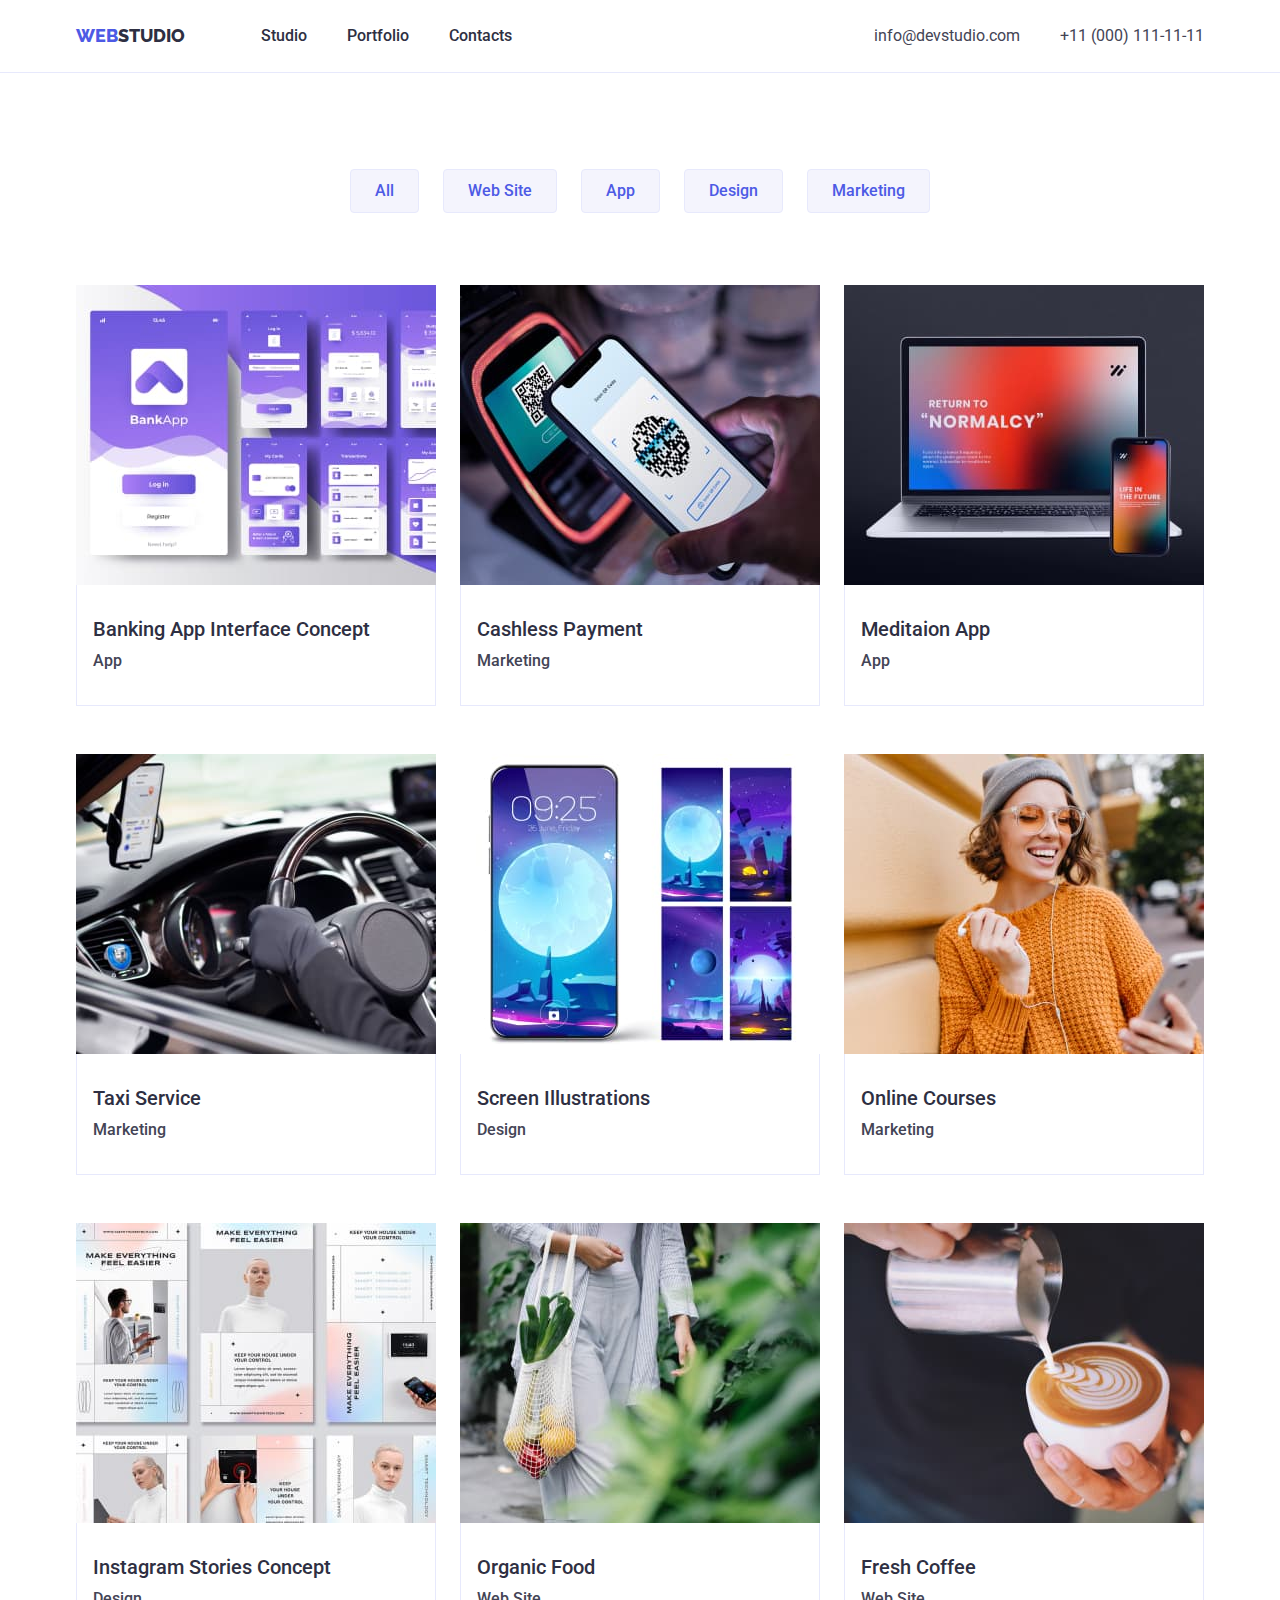
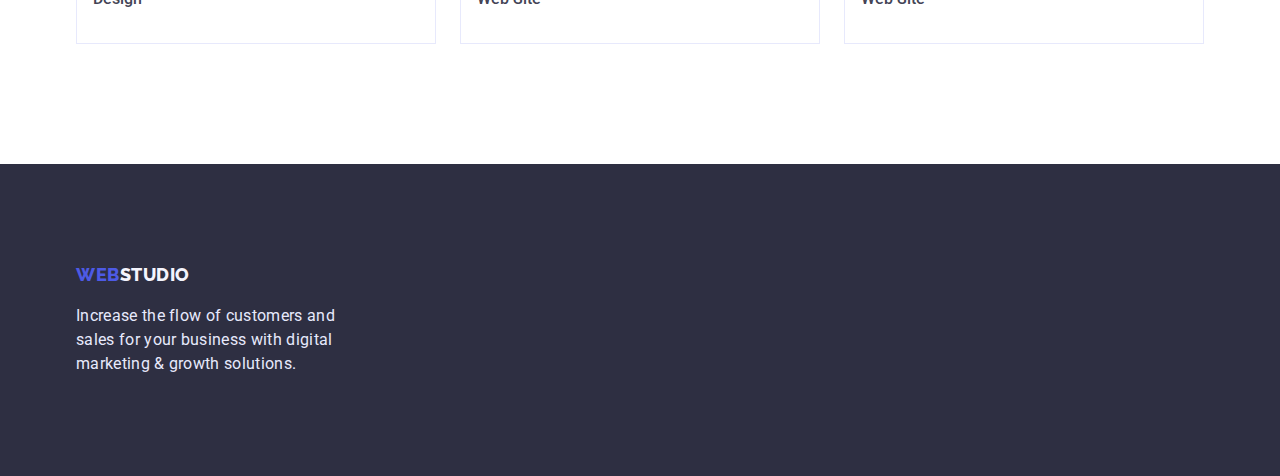
==== portfolio.html @ 7176bb88 "open to new" ====
<!DOCTYPE html>
<html lang="en">
  <head>
    <meta charset="UTF-8" />
    <meta http-equiv="X-UA-Compatible" content="IE=edge" />
    <meta name="viewport" content="width=device-width, initial-scale=1.0" />
    <title>Document</title>
    <link
      rel="stylesheet"
      href="https://cdn.jsdelivr.net/npm/modern-normalize@1.1.0/modern-normalize.min.css"
    />
    <link rel="preconnect" href="https://fonts.googleapis.com" />
    <link rel="preconnect" href="https://fonts.gstatic.com" crossorigin />
    <link
      href="https://fonts.googleapis.com/css2?family=Raleway:wght@800&family=Roboto:wght@400;500;700;900&display=swap"
      rel="stylesheet"
    />
    <link rel="stylesheet" href="./css/styles.css" />
  </head>
  <body>
    <header class="header">
      <div class="container flex-header">
        <nav class="nav">
          <a class="logo link" href="./index.html"
            ><span class="span-logo">Web</span>Studio</a
          >
          <ul class="menu list">
            <li class="menu-item">
              <a class="menu-list link" href="./index.html">Studio</a>
            </li>
            <li class="menu-item">
              <a class="menu-list link" href="./portfolio.html">Portfolio</a>
            </li>
            <li class="menu-item">
              <a class="menu-list link" href="">Contacts</a>
            </li>
          </ul>
        </nav>
        <!--контакти-->
        <ul class="header-contact list">
          <li class="contact-item">
            <a class="contact-link link" href="mailto:info@devstudio.com"
              >info@devstudio.com</a
            >
          </li>
          <li class="contact-item">
            <a class="contact-link link" href="tel:+110001111111"
              >+11 (000) 111-11-11</a
            >
          </li>
        </ul>
      </div>
    </header>
    <main>
      <section class="section-portfolio">
        <div class="container">
          <h1 class="visually-hidden">Portfolio</h1>
          <ul class="filtr list">
            <li class="filtr-item">
              <button class="filtr-btn" type="button">All</button>
            </li>
            <li class="filtr-item">
              <button class="filtr-btn" type="button">Web Site</button>
            </li>
            <li class="filtr-item">
              <button class="filtr-btn" type="button">App</button>
            </li>
            <li class="filtr-item">
              <button class="filtr-btn" type="button">Design</button>
            </li>
            <li class="filtr-item">
              <button class="filtr-btn" type="button">Marketing</button>
            </li>
          </ul>
          <ul class="portfolio-list list">
            <li class="portfolio-item">
              <a class="link" href="">
                <img
                  src="./images/banking.jpg"
                  alt="banking"
                  width="360"
                  height="300"
                />
                <div class="portfolio-card">
                  <h2 class="portfolio-title">Banking App Interface Concept</h2>
                  <p class="portfolio-text">App</p>
                </div>
              </a>
            </li>
            <li class="portfolio-item">
              <a class="link" class="link" href="">
                <img
                  src="./images/cashless.jpg"
                  alt="paymenty"
                  width="360"
                  height="300"
                />
                <div class="portfolio-card">
                  <h2 class="portfolio-title">Cashless Payment</h2>
                  <p class="portfolio-text">Marketing</p>
                </div>
              </a>
            </li>
            <li class="portfolio-item">
              <a class="link" href="">
                <img
                  src="./images/meditaion.jpg"
                  alt="meditaion app"
                  width="360"
                  height="300"
                />
                <div class="portfolio-card">
                  <h2 class="portfolio-title">Meditaion App</h2>
                  <p class="portfolio-text">App</p>
                </div>
              </a>
            </li>
            <li class="portfolio-item">
              <a class="link" href="">
                <img
                  src="./images/taxi.jpg"
                  alt="Taxi Service"
                  width="360"
                  height="300"
                />
                <div class="portfolio-card">
                  <h2 class="portfolio-title">Taxi Service</h2>
                  <p class="portfolio-text">Marketing</p>
                </div>
              </a>
            </li>
            <li class="portfolio-item">
              <a class="link" href="">
                <img
                  src="./images/screen.jpg"
                  alt="Screen Illustrations"
                  width="360"
                  height="300"
                />
                <div class="portfolio-card">
                  <h2 class="portfolio-title">Screen Illustrations</h2>
                  <p class="portfolio-text">Design</p>
                </div>
              </a>
            </li>
            <li class="portfolio-item">
              <a class="link" href="">
                <img
                  src="./images/online.jpg"
                  alt="Online Courses"
                  width="360"
                  height="300"
                />
                <div class="portfolio-card">
                  <h2 class="portfolio-title">Online Courses</h2>
                  <p class="portfolio-text">Marketing</p>
                </div>
              </a>
            </li>
            <li class="portfolio-item">
              <a class="link" href="">
                <img
                  src="./images/instagram.jpg"
                  alt="Instagram Stories Concept"
                  width="360"
                  height="300"
                />
                <div class="portfolio-card">
                  <h2 class="portfolio-title">Instagram Stories Concept</h2>
                  <p class="portfolio-text">Design</p>
                </div>
              </a>
            </li>
            <li class="portfolio-item">
              <a class="link" href="">
                <img
                  src="./images/organic.jpg"
                  alt="Organic Food"
                  width="360"
                  height="300"
                />
                <div class="portfolio-card">
                  <h2 class="portfolio-title">Organic Food</h2>
                  <p class="portfolio-text">Web Site</p>
                </div>
              </a>
            </li>
            <li class="portfolio-item">
              <a class="link" class="link" href="">
                <img
                  src="./images/fresh.jpg"
                  alt="Fresh Coffee"
                  width="360"
                  height="300"
                />
                <div class="portfolio-card">
                  <h2 class="portfolio-title">Fresh Coffee</h2>
                  <p class="portfolio-text">Web Site</p>
                </div>
              </a>
            </li>
          </ul>
        </div>
      </section>
    </main>
    <footer class="footer">
      <div class="container">
        <a class="logo-footer link" href="./index.html"
          ><span class="footer-span-logo">Web</span>Studio</a
        >
        <p class="footer-text">
          Increase the flow of customers and sales for your business with
          digital marketing & growth solutions.
        </p>
      </div>
    </footer>
  </body>
</html>
---- css/styles.css ----
:root {
  --NAVY-BLUE: #2e2f42;
  --IRIS: #4d5ae5;
  --HOVER: #434455;
  --white: #ffffff;
}

/* основной текст NAVY BLUE  color: #2E2F42*/
/* заголовок секции герой color: #FFFFFF; */
/* вторичный текст SLATE color: #434455; */
/* текст футер логотипа CLOUD  IRIS color: #4D5AE5; color: #F4F4FD; */
/* текст футер CORNFLOWER color: #E7E9FC; */
/* твет акцент IRIS color: #4D5AE5; */
/* цвет фона темный NAVY BLUE background: #2E2F42;*/
/* цвет фона светлый background: #F4F4FD; */
/* цвет фона белый background: #FFFFFF; */

/* сброс стилей */
h1,
h2,
h3,
h4,
h5,
h6,
p {
  margin-top: 0;
  margin-bottom: 0;
}

ul,
ol {
  margin-top: 0;
  margin-bottom: 0;
  padding-left: 0;
}

.link {
  text-decoration: none;
}

.list {
  list-style: none;
}

img {
  display: block;
  max-width: 100%;
}

/* end */

/* глобальные */

body {
  font-family: "Roboto";
  font-weight: 500;
  font-size: 16px;
  line-height: 1.5;
  color: var(--NAVY-BLUE);
}

button {
  cursor: pointer;
}

/* end */

/* container */

.container {
  width: 1158px;
  margin: auto;
  padding: 0 15px;
}

/* end */

/* Хедер */

.header {
  padding: 24px 0;
  border-bottom: 1px solid #e7e9fc;
}

.logo {
  font-family: "Raleway";
  font-weight: 800;
  font-size: 18px;
  line-height: 1.3;
  color: var(--NAVY-BLUE);
  text-transform: uppercase;
  margin-right: 76px;
}

.logo:focus {
  color: var(--IRIS);
}

.span-logo {
  color: var(--IRIS);
}

.nav {
  display: flex;
}
.menu {
  display: flex;
}

.menu-item:not(:last-child) {
  margin-right: 40px;
}

.menu-list {
  font-weight: 500;
  font-size: 16px;
  line-height: 1.5;
  color: var(--NAVY-BLUE);
}
.menu-list:hover,
.menu-list:focus {
  color: var(--IRIS);
}

.header-contact {
  display: flex;
  margin-left: auto;
}

.contact-link {
  font-weight: 400;
  font-size: 16px;
  line-height: 1.5;
  color: var(--HOVER);
}

.contact-link:hover,
.contact-link:focus {
  color: var(--IRIS);
}
.flex-header {
  display: flex;
}

.contact-item:not(:last-child) {
  margin-right: 40px;
}
/* end */

/* heto */

.hero {
  background-image: linear-gradient(
      to right,
      rgba(46, 47, 66, 0.7),
      rgba(46, 47, 66, 0.7)
    ),
    url("../images/bkc-img.jpg");
  /* background-image: url("../images/bkc-img.jpg"); */
  background-repeat: no-repeat;
  background-size: 100%;
  padding: 188px 0;
  text-align: center;
  max-width: 1600px;
  margin: 0 auto;
}

.hero-title {
  color: var(--white);
  font-weight: 700;
  font-size: 56px;
  line-height: 60px;
  margin-bottom: 48px;
  /* width: 494px; */
}

.hero-btn {
  background: #4d5ae5;
  color: var(--white);
  font-weight: 500;
  box-shadow: 0px 4px 4px rgba(0, 0, 0, 0.15);
  border-radius: 4px;
  padding: 16px 32px;
  border: none;
}

.hero-btn:hover,
.hero-btn:focus {
  background-color: #404bbf;
}

/* end */

/* about */

.about {
  padding: 120px 0;
}

.visually-hidden {
  position: absolute;
  white-space: nowrap;
  width: 1px;
  height: 1px;
  overflow: hidden;
  border: 0;
  padding: 0;
  clip: rect(0 0 0 0);
  clip-path: inset(50%);
  margin: -1px;
}

.about-list {
  display: flex;
}

.about-item {
  width: calc((100%-72) / 4);
  margin-right: 24px;
}

.about-item:last-child {
  margin-right: 0;
}

.about-title {
  font-weight: 500;
  font-size: 20px;
  line-height: 24px;
  margin-bottom: 8px;
}

.about-text {
  color: var(--HOVER);
  font-weight: 400;
  font-size: 16px;
  line-height: 1.5;
}

/* end */

/* work */

.work {
  padding-bottom: 120px;
}

.work-title {
  text-align: center;
  font-size: 36px;
  line-height: 1.1;
  margin-bottom: 72px;
}

.work-list {
  display: flex;
}

.work-item {
  width: calc((100%-48) / 3);
  margin-right: 24px;
}

.work-item:last-child {
  margin: 0;
}

/* end */

/* team */

.team-section {
  padding: 120px 0;
  background-color: #f4f4fd;
}

.team-list {
  display: flex;
}

.team-title {
  font-size: 36px;
  line-height: 1.1;
  text-align: center;
  letter-spacing: 0.02em;
  text-transform: capitalize;
  margin-bottom: 72px;
  color: var(--NAVY-BLUE);
}

.team-item {
  box-shadow: 0px 1px 6px rgba(46, 47, 66, 0.08),
    0px 1px 1px rgba(46, 47, 66, 0.16), 0px 2px 1px rgba(46, 47, 66, 0.08);
  border-radius: 0px 0px 4px 4px;
  width: calc((100%-72) / 4);
  margin-right: 24px;
}

.team-item:last-child {
  margin-right: 0;
}

.title-team {
  font-weight: 500;
  font-size: 20px;
  line-height: 1.2;
  text-align: center;
  letter-spacing: 0.02em;
  color: var(--NAVY-BLUE);
  margin-bottom: 8px;
  margin-top: 32px;
}

.team-text {
  font-weight: 400;
  font-size: 16px;
  line-height: 1.5;
  text-align: center;
  letter-spacing: 0.02em;
  color: var(--HOVER);
  margin-bottom: 32px;
}

/* end */

.footer {
  background-color: var(--NAVY-BLUE);
  padding: 100px 0;
}

.logo-footer {
  font-family: "Raleway";
  font-weight: 800;
  font-size: 18px;
  line-height: 1.2;
  letter-spacing: 0.03em;
  text-transform: uppercase;
  color: #f4f4fd;
}

.footer-span-logo {
  color: var(--IRIS);
}

.footer-text {
  color: #e7e9fc;
  font-family: "Roboto";
  font-weight: 400;
  font-size: 16px;
  line-height: 1.5;
  letter-spacing: 0.02em;
  width: 264px;
  margin-top: 16px;
}

/* portfolio */

/* filrt */
.section-portfolio {
  padding-top: 96px;
  padding-bottom: 120px;
}

.filtr {
  display: flex;
  justify-content: center;
  margin-bottom: 72px;
}

.filtr-item:not(:last-child) {
  margin-right: 24px;
}

.filtr-btn {
  background-color: #f4f4fd;
  color: var(--IRIS);
  font-weight: 500;
  border-radius: 4px;
  padding: 12px 24px;
  border: 1px solid #e7e9fc;
}

.filtr-btn:focus,
.filtr-btn:hover {
  color: var(--white);
  font-weight: 500;
  background: #404bbf;
  box-shadow: 0px 3px 1px rgba(0, 0, 0, 0.1), 0px 2px 1px rgba(0, 0, 0, 0.08),
    0px 2px 2px rgba(0, 0, 0, 0.12);
  border: 1px solid #404bbf;
  border-radius: 4px;
  padding: 12px 24px;
}

/* end */

/* portfolio-list */

.portfolio-list {
  display: flex;
  flex-wrap: wrap;
  /* column-gap: 24px;
  row-gap: 48px; */
}

.portfolio-item {
  width: calc((100% - 48px) / 3);
  margin-right: 24px;
  /* margin-bottom: 48px; */
}

.portfolio-item:nth-child(3n) {
  margin: 0;
}

.portfolio-item:nth-last-of-type(n + 4) {
  margin-bottom: 48px;
}

.portfolio-title {
  font-weight: 500;
  font-size: 20px;
  line-height: 1.2;
  color: var(--NAVY-BLUE);
  margin-bottom: 8px;
}

.portfolio-text {
  font-size: 16px;
  line-height: 1.5;
  color: var(--HOVER);
}

.portfolio-card {
  padding: 32px 16px;
  border: 1px solid #e7e9fc;
  border-top: 0;
}

/* end */
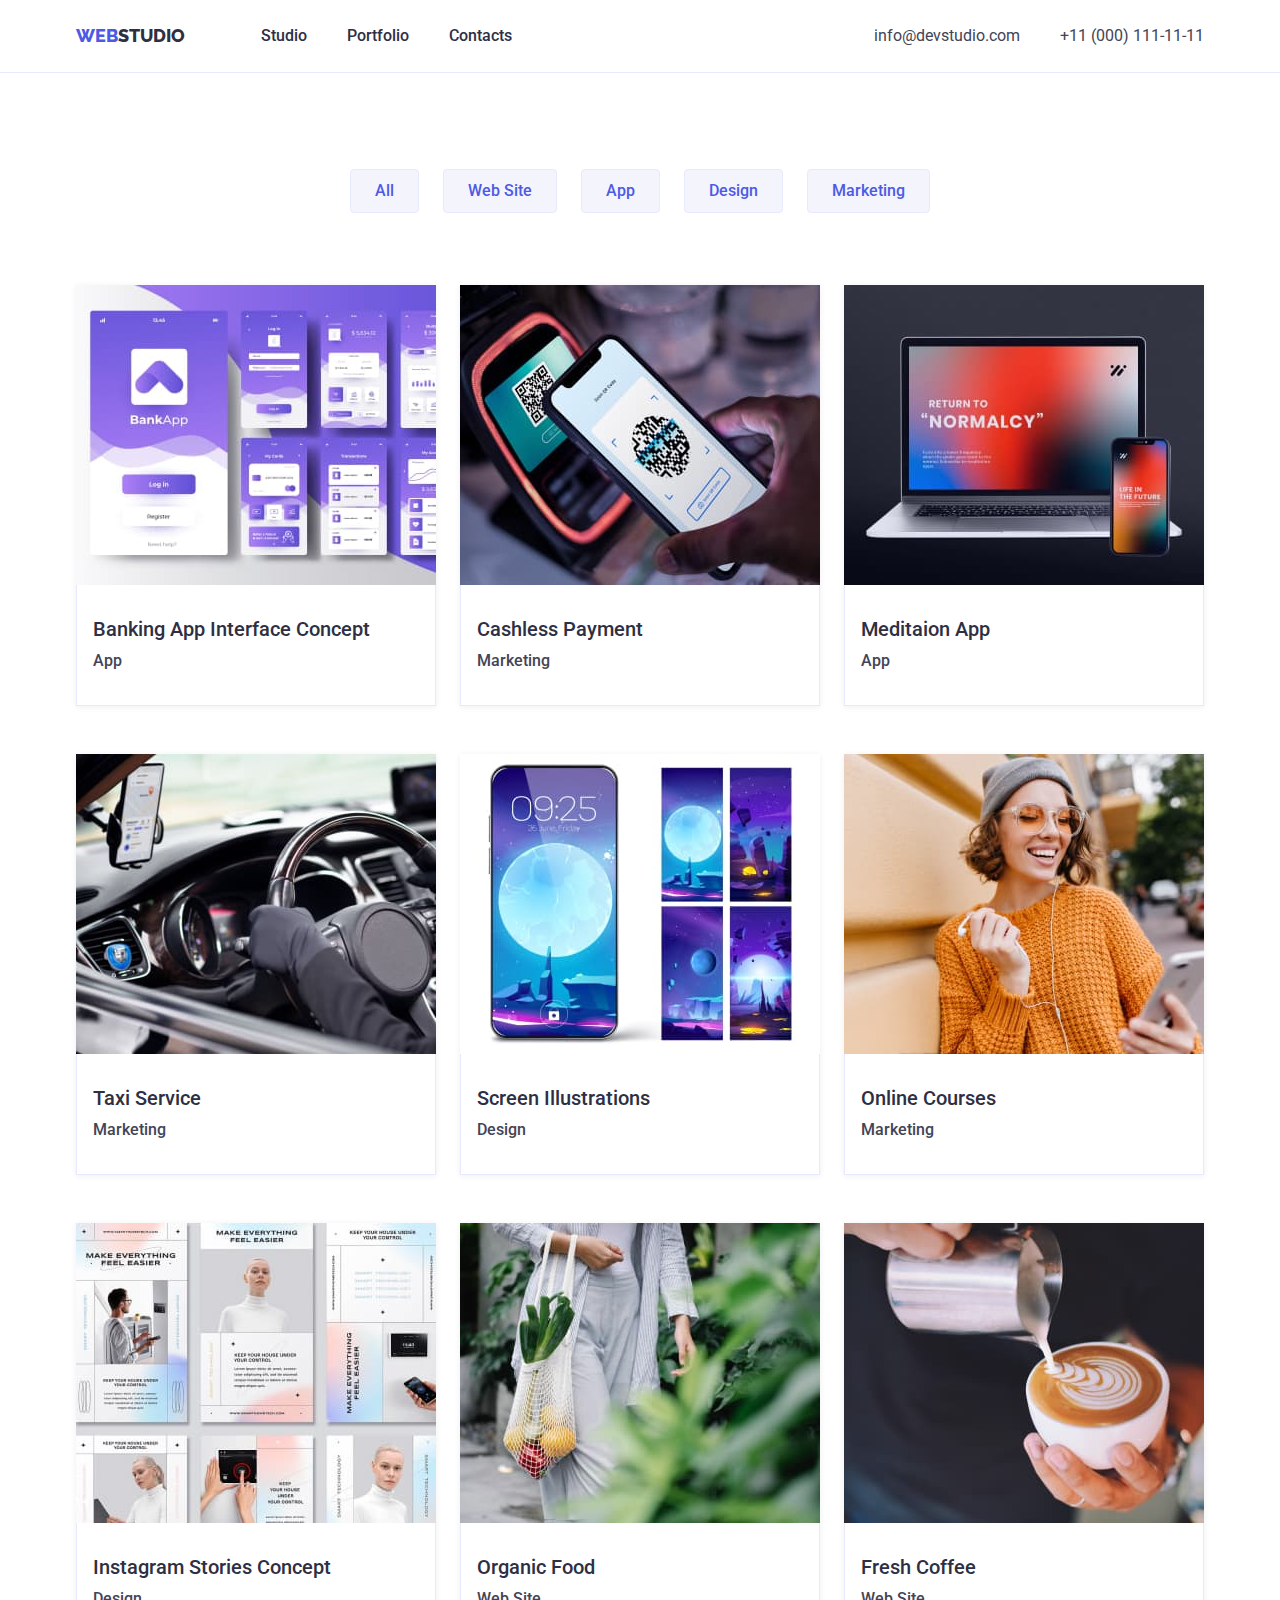
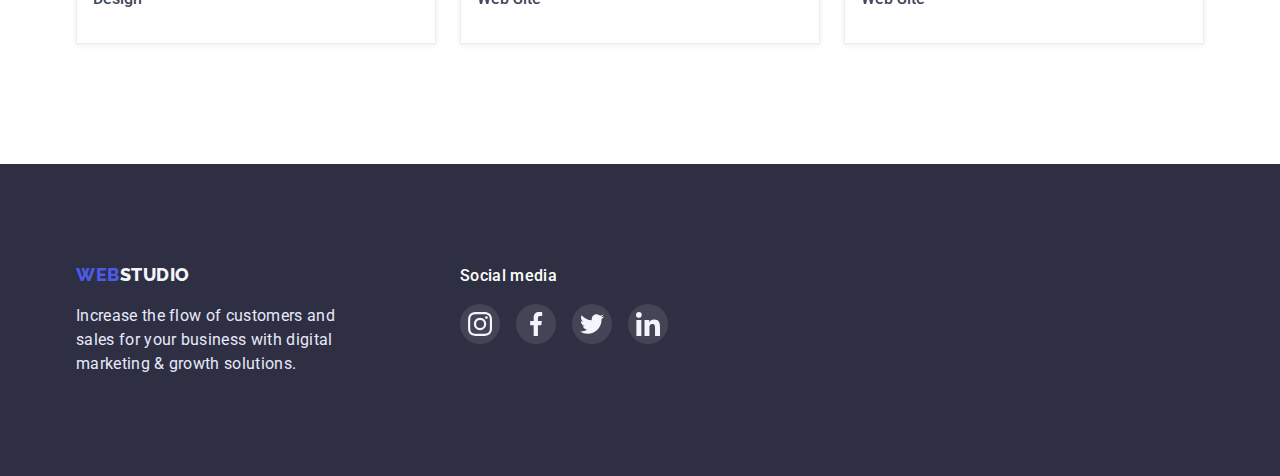
==== commit 7c2ba79e: "3" ====
--- a/portfolio.html
+++ b/portfolio.html
@@ -204,14 +204,51 @@
       </section>
     </main>
     <footer class="footer">
-      <div class="container">
-        <a class="logo-footer link" href="./index.html"
-          ><span class="footer-span-logo">Web</span>Studio</a
-        >
-        <p class="footer-text">
-          Increase the flow of customers and sales for your business with
-          digital marketing & growth solutions.
-        </p>
+      <div class="container flex-footer">
+        <div class="old-footer">
+          <a class="logo-footer link" href="./index.html"
+            ><span class="footer-span-logo">Web</span>Studio</a
+          >
+          <p class="footer-text">
+            Increase the flow of customers and sales for your business with
+            digital marketing & growth solutions.
+          </p>
+        </div>
+
+        <div class="soc-div">
+          <h2 class="media">Social media</h2>
+          <ul class="soc-list list">
+            <li class="soc-item">
+              <a class="soc-link link" href="">
+                <svg width="24" height="24" class="icon-footer">
+                  <use href="./images/symbol-defs2.svg#icon-instagram"></use>
+                </svg>
+              </a>
+            </li>
+            <li class="soc-item">
+              <a class="soc-link link" href=""
+                ><svg width="24" height="24" class="icon-footer">
+                  <use
+                    href="./images/symbol-defs2.svg#icon-facebook"
+                  ></use></svg
+              ></a>
+            </li>
+            <li class="soc-item">
+              <a class="soc-link link" href=""
+                ><svg width="24" height="24" class="icon-footer">
+                  <use href="./images/symbol-defs2.svg#icon-twitter"></use></svg
+              ></a>
+            </li>
+            <li class="soc-item">
+              <a class="soc-link link" href=""
+                ><svg width="24" height="24" class="icon-footer">
+                  <use
+                    href="./images/symbol-defs2.svg#icon-linkedin"
+                  ></use></svg
+              ></a>
+            </li>
+          </ul>
+        </div>
       </div>
     </footer>
   </body>
--- a/css/styles.css
+++ b/css/styles.css
@@ -3,6 +3,7 @@
   --IRIS: #4d5ae5;
   --HOVER: #434455;
   --white: #ffffff;
+  --ocean: #404bbf;
 }
 
 /* основной текст NAVY BLUE  color: #2E2F42*/
@@ -76,7 +77,9 @@
 /* end */
 
 /* Хедер */
-
+.list {
+  display: flex;
+}
 .header {
   padding: 24px 0;
   border-bottom: 1px solid #e7e9fc;
@@ -150,18 +153,18 @@
 /* heto */
 
 .hero {
+  background-color: var(--NAVY-BLUE);
   background-image: linear-gradient(
       to right,
       rgba(46, 47, 66, 0.7),
       rgba(46, 47, 66, 0.7)
     ),
-    url("../images/bkc-img.jpg");
-  /* background-image: url("../images/bkc-img.jpg"); */
+    url(../images/bkc-img.jpg);
   background-repeat: no-repeat;
   background-size: 100%;
   padding: 188px 0;
   text-align: center;
-  max-width: 1600px;
+  max-width: 1440px;
   margin: 0 auto;
 }
 
@@ -169,7 +172,7 @@
   color: var(--white);
   font-weight: 700;
   font-size: 56px;
-  line-height: 60px;
+  line-height: 1;
   margin-bottom: 48px;
   /* width: 494px; */
 }
@@ -186,7 +189,7 @@
 
 .hero-btn:hover,
 .hero-btn:focus {
-  background-color: #404bbf;
+  background-color: var(--ocean);
 }
 
 /* end */
@@ -237,6 +240,32 @@
   line-height: 1.5;
 }
 
+.about-item::before {
+  display: block;
+  content: "";
+  background-size: contain;
+  background-repeat: no-repeat;
+  background-position: center;
+  height: 112px;
+  background-color: #f4f4fd;
+}
+
+.icon-strategy::before {
+  background-image: url(../images/strategy.svg);
+}
+
+.icon-punctualy::before {
+  background-image: url(../images/punctuality.svg);
+}
+
+.icon-diligence::before {
+  background-image: url(../images/diligence.svg);
+}
+
+.icon-tehnologies::before {
+  background-image: url(../images/technologies.svg);
+}
+
 /* end */
 
 /* work */
@@ -295,6 +324,30 @@
   width: calc((100%-72) / 4);
   margin-right: 24px;
 }
+.team-card {
+  padding: 0px 16px 32px 16px;
+}
+.soc-list-team {
+  display: flex;
+}
+
+.soc-link-team {
+  display: flex;
+  justify-content: center;
+  align-items: center;
+  width: 40px;
+  height: 40px;
+  border-radius: 50%;
+  background-color: var(--IRIS);
+}
+
+.soc-link-team:is(:hover, :focus) {
+  background-color: var(--ocean);
+}
+
+.soc-item-team:not(:last-child) {
+  margin-right: 24px;
+}
 
 .team-item:last-child {
   margin-right: 0;
@@ -318,11 +371,67 @@
   text-align: center;
   letter-spacing: 0.02em;
   color: var(--HOVER);
-  margin-bottom: 32px;
-}
-
-/* end */
-
+  margin-bottom: 8px;
+}
+
+/* end */
+
+/* customrers */
+
+.customers {
+  padding-top: 130px;
+  padding-bottom: 120px;
+}
+
+.customers-title {
+  font-weight: 700;
+  font-size: 36px;
+  line-height: 1.1;
+  text-align: center;
+  letter-spacing: 0.02em;
+  text-transform: capitalize;
+  color: var(--NAVY-BLUE);
+  margin-bottom: 72px;
+}
+
+.customers-list {
+  display: flex;
+  justify-content: space-between;
+}
+.customers-item {
+  height: 92px;
+  width: 170px;
+}
+
+.customers-link {
+  display: flex;
+  align-items: center;
+  justify-content: center;
+  width: 100%;
+  height: 100%;
+  color: #8e8f99;
+  border: 1px solid #8e8f99;
+  border-radius: 4px;
+}
+
+.customers-link:focus,
+.customers-link:hover {
+  color: var(--ocean);
+  border: 1px solid var(--ocean);
+}
+
+.icon-customers {
+  fill: currentColor;
+}
+
+.customerslist .customers-link:hover .icon-customers,
+.customerslist .customers-link:focus .icon-customers {
+  fill: currentColor;
+
+  transition-duration: 250ms;
+  transition-timing-function: cubic-bezier(0.4, 0, 0.2, 1);
+}
+/* footer */
 .footer {
   background-color: var(--NAVY-BLUE);
   padding: 100px 0;
@@ -353,9 +462,50 @@
   margin-top: 16px;
 }
 
+.flex-footer {
+  display: flex;
+  /* align-items: center; */
+}
+
+.old-footer {
+  margin-right: 120px;
+}
+
+.media {
+  font-weight: 500;
+  font-size: 16px;
+  line-height: 1.5;
+  letter-spacing: 0.02em;
+  color: #ffffff;
+  margin-bottom: 16px;
+}
+
+.soc-list {
+  display: flex;
+}
+
+.soc-link {
+  display: flex;
+  justify-content: center;
+  align-items: center;
+  width: 40px;
+  height: 40px;
+  border-radius: 50%;
+  background-color: rgba(255, 255, 255, 0.1);
+}
+
+.soc-link:is(:hover, :focus) {
+  background-color: #31d0aa;
+}
+
+.soc-item:not(:last-child) {
+  margin-right: 16px;
+}
+
 /* portfolio */
 
 /* filrt */
+
 .section-portfolio {
   padding-top: 96px;
   padding-bottom: 120px;
@@ -384,10 +534,10 @@
 .filtr-btn:hover {
   color: var(--white);
   font-weight: 500;
-  background: #404bbf;
+  background: var(--ocean);
   box-shadow: 0px 3px 1px rgba(0, 0, 0, 0.1), 0px 2px 1px rgba(0, 0, 0, 0.08),
     0px 2px 2px rgba(0, 0, 0, 0.12);
-  border: 1px solid #404bbf;
+  border: 1px solid var(--ocean);
   border-radius: 4px;
   padding: 12px 24px;
 }
@@ -399,14 +549,17 @@
 .portfolio-list {
   display: flex;
   flex-wrap: wrap;
-  /* column-gap: 24px;
-  row-gap: 48px; */
 }
 
 .portfolio-item {
   width: calc((100% - 48px) / 3);
   margin-right: 24px;
-  /* margin-bottom: 48px; */
+  box-shadow: 0px 1px 6px rgba(46, 47, 66, 0.08);
+}
+
+.portfolio-item:hover {
+  box-shadow: 0px 1px 6px rgba(46, 47, 66, 0.08),
+    0px 1px 1px rgba(46, 47, 66, 0.16), 0px 2px 1px rgba(46, 47, 66, 0.08);
 }
 
 .portfolio-item:nth-child(3n) {
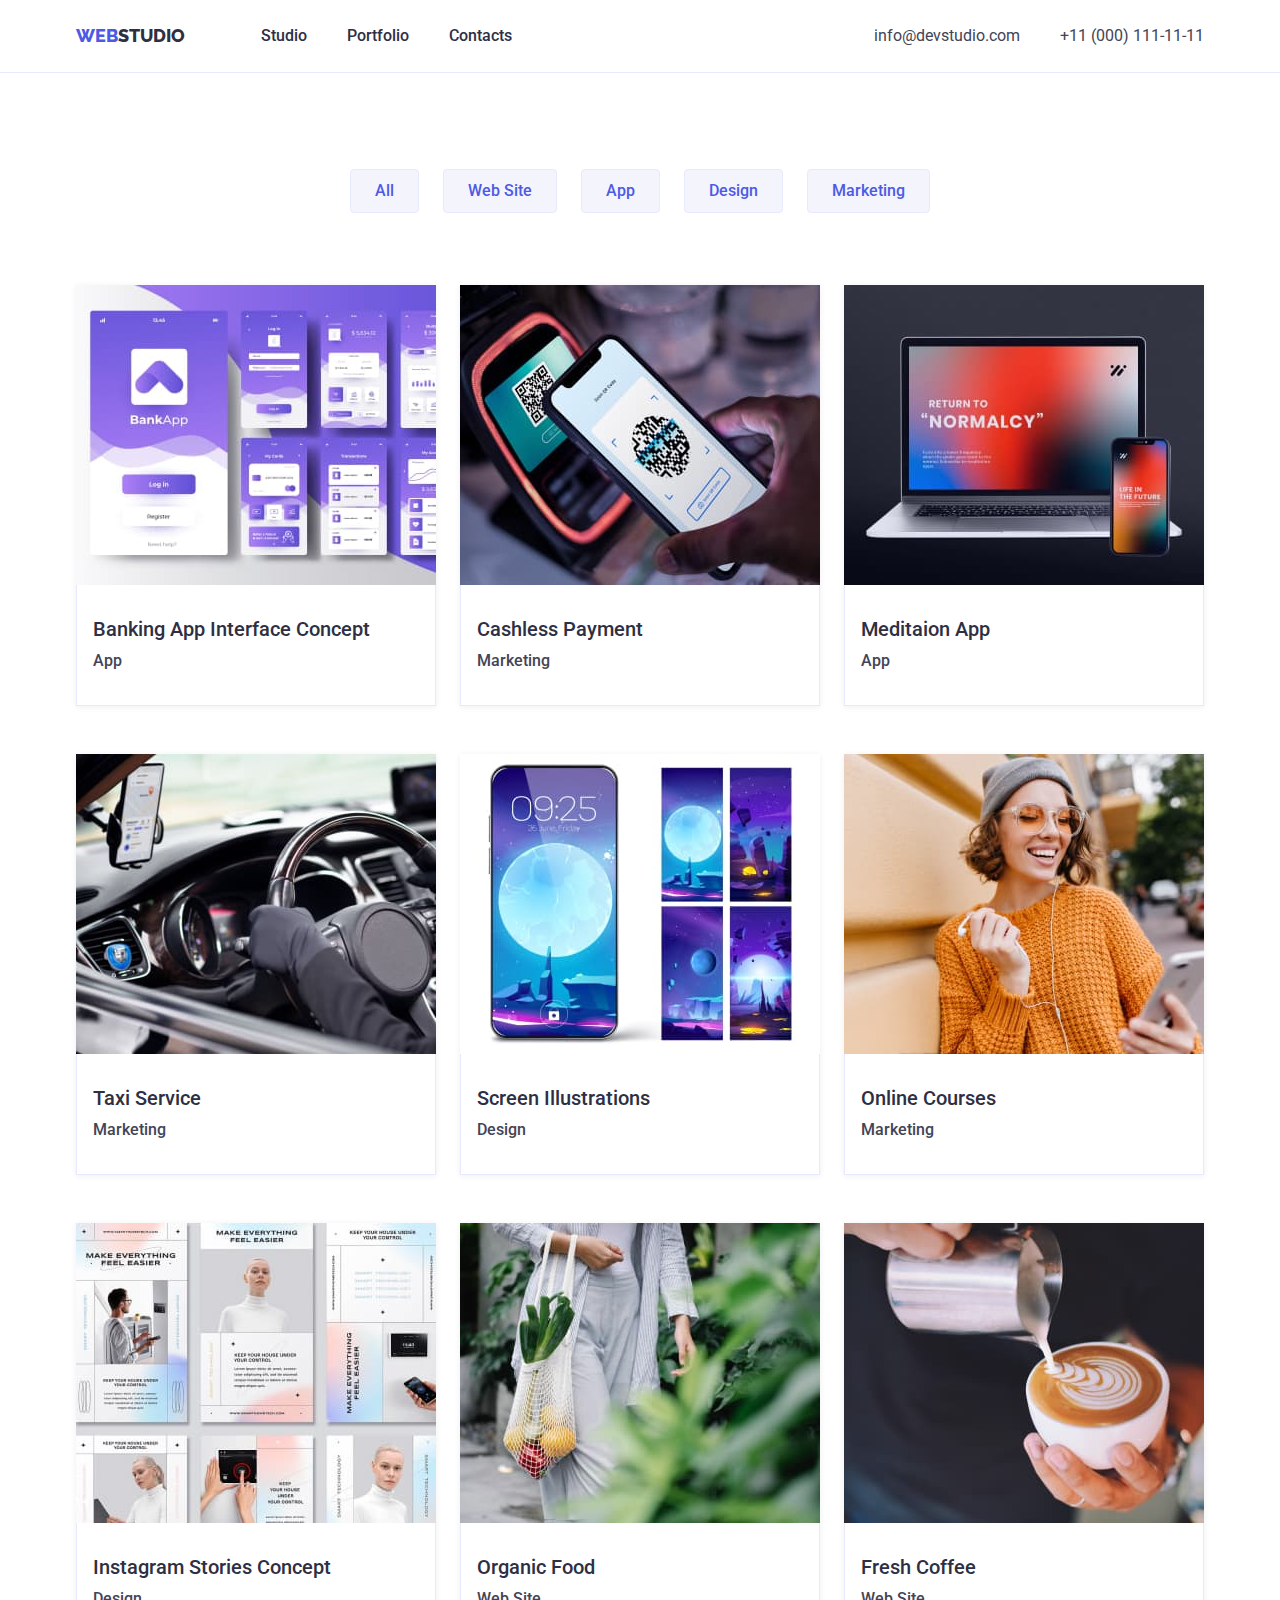
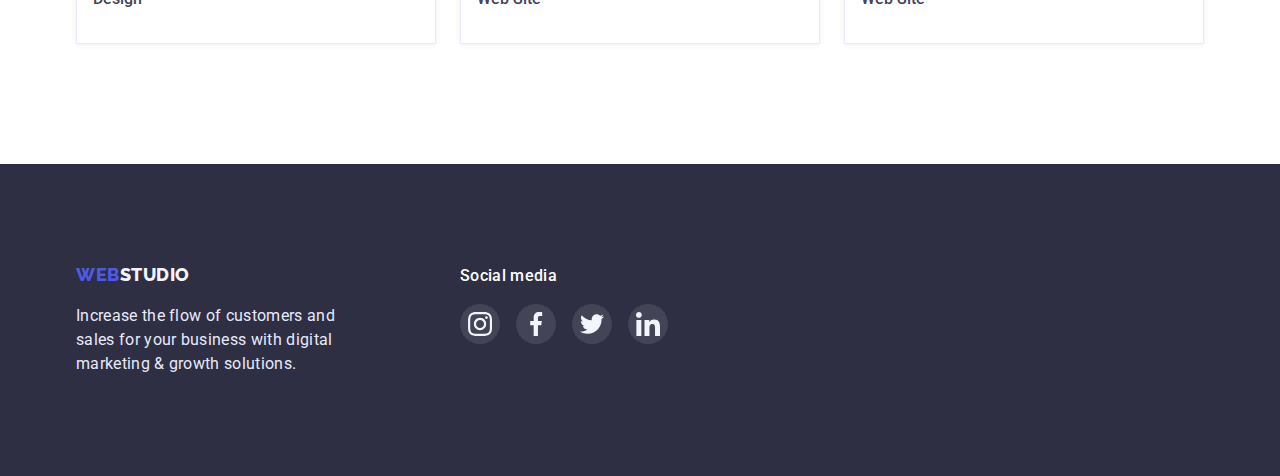
==== commit 0b1025b2: "1" ====
--- a/portfolio.html
+++ b/portfolio.html
@@ -221,30 +221,26 @@
             <li class="soc-item">
               <a class="soc-link link" href="">
                 <svg width="24" height="24" class="icon-footer">
-                  <use href="./images/symbol-defs2.svg#icon-instagram"></use>
+                  <use href="./images/sprite.svg#icon-instagram"></use>
                 </svg>
               </a>
             </li>
             <li class="soc-item">
               <a class="soc-link link" href=""
                 ><svg width="24" height="24" class="icon-footer">
-                  <use
-                    href="./images/symbol-defs2.svg#icon-facebook"
-                  ></use></svg
+                  <use href="./images/sprite.svg#icon-facebook"></use></svg
               ></a>
             </li>
             <li class="soc-item">
               <a class="soc-link link" href=""
                 ><svg width="24" height="24" class="icon-footer">
-                  <use href="./images/symbol-defs2.svg#icon-twitter"></use></svg
+                  <use href="./images/sprite.svg#icon-twitter"></use></svg
               ></a>
             </li>
             <li class="soc-item">
               <a class="soc-link link" href=""
                 ><svg width="24" height="24" class="icon-footer">
-                  <use
-                    href="./images/symbol-defs2.svg#icon-linkedin"
-                  ></use></svg
+                  <use href="./images/sprite.svg#icon-linkedin"></use></svg
               ></a>
             </li>
           </ul>
--- a/css/styles.css
+++ b/css/styles.css
@@ -217,6 +217,18 @@
   display: flex;
 }
 
+.about-list .icon {
+  display: flex;
+  align-items: center;
+  justify-content: center;
+
+  width: 100%;
+  height: 120px;
+  margin-bottom: 13px;
+
+  background-color: #f4f4fd;
+  border-radius: 4px;
+}
 .about-item {
   width: calc((100%-72) / 4);
   margin-right: 24px;
@@ -240,7 +252,7 @@
   line-height: 1.5;
 }
 
-.about-item::before {
+/* .about-item::before {
   display: block;
   content: "";
   background-size: contain;
@@ -264,7 +276,7 @@
 
 .icon-tehnologies::before {
   background-image: url(../images/technologies.svg);
-}
+} */
 
 /* end */
 
@@ -399,8 +411,8 @@
   justify-content: space-between;
 }
 .customers-item {
-  height: 92px;
-  width: 170px;
+  height: 88px;
+  width: 168px;
 }
 
 .customers-link {
@@ -424,8 +436,8 @@
   fill: currentColor;
 }
 
-.customerslist .customers-link:hover .icon-customers,
-.customerslist .customers-link:focus .icon-customers {
+.customers-list .customers-link:hover .icon-customers,
+.customers-list .customers-link:focus .icon-customers {
   fill: currentColor;
 
   transition-duration: 250ms;
